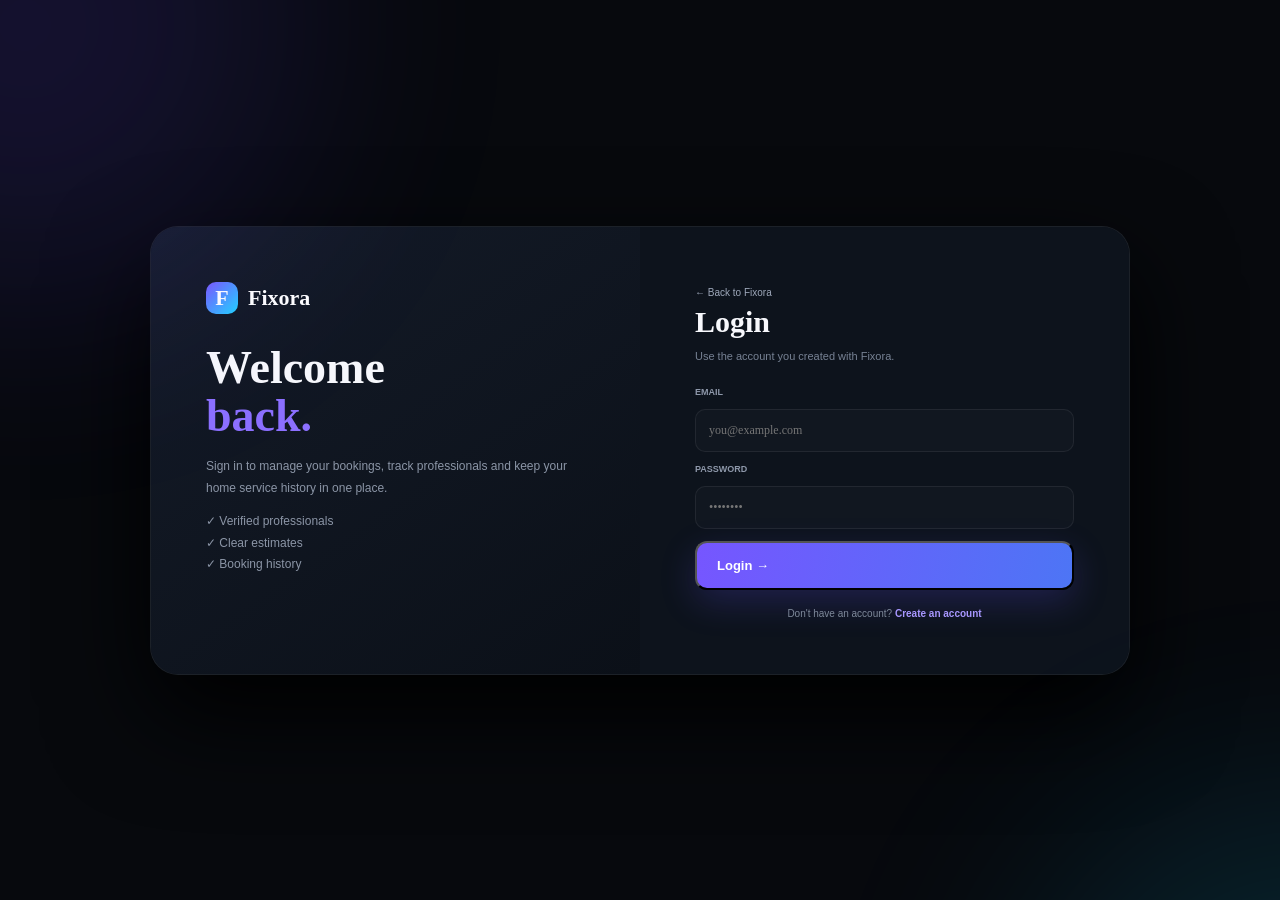
==== Fixora-Next-Features/Fixora-Next/login.html @ 599580ac "Add files via upload" ====
<!doctype html><html lang="en"><head><meta charset="utf-8"><meta name="viewport" content="width=device-width,initial-scale=1"><title>Login — Fixora</title><link rel="stylesheet" href="styles.css"></head><body><div class="glow g1"></div><div class="glow g2"></div><main class="authPage"><div class="authWrap"><section class="authInfo"><a class="logo" href="index.html"><b>F</b>Fixora</a><h1>Welcome<br><span>back.</span></h1><p>Sign in to manage your bookings, track professionals and keep your home service history in one place.</p><p>✓ Verified professionals<br>✓ Clear estimates<br>✓ Booking history</p></section><section class="authForm"><a class="backHome" href="index.html">← Back to Fixora</a><h2>Login</h2><p class="sub">Use the account you created with Fixora.</p><div class="form"><label>EMAIL</label><input id="email" type="email" placeholder="you@example.com"><label>PASSWORD</label><input id="password" type="password" placeholder="••••••••"><button class="btn" onclick="doLogin()">Login →</button><div id="msg" class="authMsg"></div></div><div class="authSwitch">Don't have an account? <a href="signup.html">Create an account</a></div></section></div></main><script>function esc(s){return String(s).replace(/[&<>"']/g,m=>({'&':'&amp;','<':'&lt;','>':'&gt;','"':'&quot;',"'":'&#039;'}[m])}function doLogin(){const e=document.getElementById('email').value.trim().toLowerCase(),p=document.getElementById('password').value;const accounts=JSON.parse(localStorage.getItem('fixora_accounts')||'[]');const a=accounts.find(x=>x.email===e&&x.password===p);const m=document.getElementById('msg');if(!a){m.className='authMsg error';m.textContent='Email or password is incorrect. If you are new, create an account first.';return}localStorage.setItem('fixora_user',JSON.stringify({name:a.name,email:a.email}));m.className='authMsg ok';m.textContent='Login successful. Opening Fixora…';setTimeout(()=>location.href='index.html',500)}</script></body></html>
---- Fixora-Next-Features/Fixora-Next/styles.css ----
*{box-sizing:border-box}html{scroll-behavior:smooth}body{margin:0;background:#07090d;color:#f7f8fc;font-family:Inter,sans-serif;overflow-x:hidden}.glow{position:fixed;width:550px;height:550px;border-radius:50%;filter:blur(120px);opacity:.14;pointer-events:none}.g1{background:#684cff;left:-250px;top:-250px}.g2{background:#13c9ff;right:-300px;top:800px}header{position:fixed;top:16px;left:0;right:0;z-index:9}nav{max-width:1180px;height:68px;margin:auto;padding:0 18px 0 22px;display:flex;align-items:center;justify-content:space-between;border:1px solid #ffffff16;border-radius:18px;background:#090c12bb;backdrop-filter:blur(22px)}.logo{display:flex;gap:10px;align-items:center;color:white;text-decoration:none;font:800 22px Manrope}.logo b{display:grid;place-items:center;width:32px;height:32px;border-radius:10px;background:linear-gradient(135deg,#7b58ff,#20d5ff)}.links{display:flex;gap:28px}.links a,nav .actions>a{color:#9da6b7;text-decoration:none;font-size:12px;font-weight:600}.actions{display:flex;gap:20px;align-items:center}.btn{display:inline-flex;align-items:center;gap:15px;padding:15px 20px;border-radius:12px;color:#fff;text-decoration:none;font-weight:700;font-size:13px;background:linear-gradient(100deg,#7656ff,#4d75f5);box-shadow:0 12px 35px #6650ff35}.small{padding:11px 14px;font-size:11px}.menu{display:none;background:none;border:0;color:#fff;font-size:22px}.hero{max-width:1180px;min-height:800px;margin:auto;padding:170px 0 90px;display:grid;grid-template-columns:1fr 1fr;gap:50px;align-items:center}.copy label,.head label,.center label,.diagnose label,.protection label,.cta label{color:#9fa9bb;font-size:10px;font-weight:800;letter-spacing:2px}.copy h1{font:800 clamp(48px,5.2vw,74px)/1.03 Manrope;margin:22px 0;letter-spacing:-4px}.copy h1 span,h2 span{background:linear-gradient(100deg,#fff,#8973ff,#4cd9ff);-webkit-background-clip:text;background-clip:text;color:transparent}.copy>p{max-width:550px;color:#9aa4b6;line-height:1.8;font-size:16px}.heroBtns{display:flex;gap:22px;align-items:center;margin-top:30px}.ghost{color:#d9deea;text-decoration:none;font-size:13px;font-weight:700}.trust{display:flex;gap:18px;align-items:center;margin-top:45px}.trust b,.trust small{display:block}.trust b{font-size:14px}.trust small{font-size:9px;color:#697487;margin-top:4px}.trust i{height:25px;border-left:1px solid #ffffff18}.visual{height:490px;position:relative;display:grid;place-items:center}.orb{position:absolute;width:440px;height:440px;border-radius:50%;background:radial-gradient(circle,#6b4dff35,transparent 68%);animation:pulse 5s infinite}.homeCard{width:390px;padding:20px;border-radius:26px;border:1px solid #ffffff16;background:linear-gradient(145deg,#18202dcc,#0b0e14dd);box-shadow:0 35px 90px #0008;transform:rotate(2deg)}.top{display:flex;gap:10px;align-items:center}.icon{width:36px;height:36px;display:grid;place-items:center;border-radius:11px;background:#7656ff20;color:#a896ff}.top b,.top small{display:block}.top b{font-size:12px}.top small{font-size:8px;color:#697487;margin-top:3px}.top em{margin-left:auto;font-size:8px;font-style:normal;color:#55df87;background:#55df8715;padding:6px 8px;border-radius:99px}.house{height:245px;margin:18px 0;background:linear-gradient(145deg,#192235,#0c1119);border-radius:18px;position:relative;overflow:hidden}.roof{position:absolute;left:95px;top:55px;width:200px;height:125px;background:linear-gradient(145deg,#7058df,#293047);clip-path:polygon(50% 0,100% 52%,100% 100%,0 100%,0 52%)}.body{position:absolute;left:110px;top:120px;width:170px;height:90px;background:#202a3d}.body span{position:absolute;top:20px;width:34px;height:34px;border:5px solid #71d7ff;background:#173047}.body span:first-child{left:20px}.body span:nth-child(2){right:20px}.body i{position:absolute;bottom:0;left:68px;width:34px;height:55px;background:#0d1420}.float{display:flex;align-items:center;gap:10px;padding:11px;border:1px solid #ffffff12;background:#ffffff07;border-radius:12px}.float>strong{width:31px;height:31px;border-radius:50%;display:grid;place-items:center;background:linear-gradient(135deg,#f59e0b,#7137d8);font-size:9px}.float b,.float small{display:block}.float b{font-size:10px}.float small{font-size:8px;color:#717c8f;margin-top:3px}.float mark{margin-left:auto;background:#43d77b;color:#06100a;border-radius:50%;padding:4px 6px}.bar{height:3px;background:#202634;margin:12px 0}.bar i{display:block;width:72%;height:100%;background:linear-gradient(90deg,#7656ff,#22d5ff)}.homeCard footer{display:flex;justify-content:space-between;color:#6e788a;font-size:9px}.homeCard footer b{color:white}.chip{position:absolute;padding:11px 13px;border:1px solid #ffffff15;border-radius:12px;background:#0c1119dd;backdrop-filter:blur(15px);font-size:10px;box-shadow:0 15px 40px #0005}.c1{right:5px;top:75px}.c2{left:0;bottom:65px}.stats{max-width:1180px;margin:0 auto 100px;padding:28px;border:1px solid #ffffff12;border-radius:20px;background:#ffffff04;display:grid;grid-template-columns:repeat(4,1fr);text-align:center}.stats div+div{border-left:1px solid #ffffff12}.stats b,.stats small{display:block}.stats b{font:800 27px Manrope}.stats small{color:#6e7889;font-size:9px;margin-top:6px}.section{max-width:1180px;margin:auto;padding:100px 0}.head{display:flex;justify-content:space-between;align-items:end;margin-bottom:48px}.head h2,.center h2,.protection h2,.cta h2{font:800 clamp(38px,4vw,56px)/1.05 Manrope;letter-spacing:-2.5px;margin:15px 0 0}.head>p{max-width:390px;color:#778295;line-height:1.8;font-size:12px}.grid{display:grid;grid-template-columns:repeat(4,1fr);gap:12px}.card{min-height:205px;padding:22px;border:1px solid #ffffff10;border-radius:18px;background:linear-gradient(145deg,#121923,#0b0e13);text-decoration:none;color:white;transition:.3s;position:relative}.card:hover{transform:translateY(-7px);border-color:#7656ff55;box-shadow:0 20px 50px #0005}.card>strong{width:42px;height:42px;border-radius:12px;display:grid;place-items:center;background:#7656ff12;color:#a896ff;font-size:18px}.card h3{font-size:14px;margin:22px 0 6px}.card p{color:#6d7789;font-size:10px}.card span{position:absolute;bottom:20px;color:#a593ff;font-size:10px;font-weight:700}.diagnose{max-width:1180px;margin:40px auto;padding:75px;border:1px solid #7656ff33;border-radius:28px;background:radial-gradient(circle at 15% 50%,#7656ff20,transparent 40%),#0d1119;display:grid;grid-template-columns:1fr 420px;gap:70px;align-items:center}.diagnose p{max-width:500px;color:#828da1;font-size:13px;line-height:1.8}.checks{color:#aeb6c5!important;font-size:10px!important}.chat{padding:14px;border:1px solid #ffffff12;border-radius:18px;background:#090d14}.chatHead{height:auto;border-bottom:1px solid #ffffff0e;padding:5px 3px 13px;font-size:11px}.chatHead span{float:right;color:#46dc7d;font-size:9px}.msg{max-width:86%;padding:11px 13px;margin:9px 0;border-radius:12px;background:#151a24;font-size:10px;line-height:1.6}.msg.user{margin-left:auto;background:linear-gradient(135deg,#5d48c9,#3d59bc)}.input{margin-top:20px;padding:9px 10px 9px 13px;border:1px solid #ffffff10;border-radius:10px;color:#586377;font-size:9px}.input button{float:right;border:0;background:#7355ee;color:#fff;border-radius:7px;width:27px;height:27px}.center{text-align:center;margin-bottom:60px}.steps{display:grid;grid-template-columns:repeat(4,1fr);gap:18px}.steps>div{text-align:center;padding:30px 20px;border:1px solid #ffffff0d;border-radius:18px;background:#ffffff03}.steps b{color:#626c7e;font-size:10px}.steps strong{display:grid;place-items:center;width:50px;height:50px;margin:14px auto;border-radius:15px;background:#7656ff12;color:#a896ff;font-size:20px}.steps h3{font-size:13px}.steps p{color:#697487;font-size:10px;line-height:1.6}.link{color:#a896ff;text-decoration:none;font-size:11px;font-weight:700}.pros{display:grid;grid-template-columns:repeat(3,1fr);gap:14px}.pros article{position:relative;padding:24px;border:1px solid #ffffff10;border-radius:20px;background:linear-gradient(145deg,#111720,#0b0e14)}.avatar{width:68px;height:68px;display:grid;place-items:center;border-radius:20px;background:linear-gradient(145deg,#d18a38,#4930a7);font:800 21px Manrope}.a2{background:linear-gradient(145deg,#31a3a4,#253d99)}.a3{background:linear-gradient(145deg,#bd4d76,#3e49a8)}.pros article em{position:absolute;right:20px;top:25px;font-size:8px;font-style:normal;color:#4ade80;background:#4ade8012;padding:6px 8px;border-radius:99px}.pros h3{font-size:14px;margin:20px 0 5px}.pros p{font-size:10px;color:#6e788a}.pros small{color:#a3adbd;font-size:9px}.pros button{width:100%;margin-top:20px;padding:10px;border:1px solid #ffffff12;background:transparent;color:#dce1ea;border-radius:10px;font-size:10px}.protection{max-width:1180px;margin:0 auto;padding:100px 0;display:grid;grid-template-columns:1fr 1fr;gap:100px;border-top:1px solid #ffffff0d}.protection>div>p{max-width:480px;color:#788295;font-size:13px;line-height:1.8}.features p{padding:20px 0;border-bottom:1px solid #ffffff0e;margin:0}.features b{color:#635e8e;font-size:10px;margin-right:20px}.features strong,.features small{display:block;margin-left:42px}.features strong{font-size:13px;margin-top:-13px}.features small{color:#697488;font-size:10px;margin-top:7px}.cta{max-width:1180px;margin:30px auto 100px;padding:100px 20px;text-align:center;border:1px solid #7656ff33;border-radius:28px;background:radial-gradient(circle at 50% 0,#7656ff25,transparent 55%),#0b0e15}.cta p{color:#7f899c;font-size:13px;margin:20px 0 30px}footer{max-width:1180px;margin:auto;padding:35px 0;display:flex;align-items:center;justify-content:space-between;border-top:1px solid #ffffff0d}footer p{font-size:10px;color:#667084}footer .flinks{display:flex;gap:22px}footer .flinks a{font-size:10px;color:#707b8d;text-decoration:none}footer>small{font-size:9px;color:#4f5969}@keyframes pulse{50%{transform:scale(1.08);opacity:.75}}@media(max-width:900px){.links,.actions{display:none}.menu{display:block}nav{margin:0 15px}.hero{grid-template-columns:1fr;padding:150px 25px 70px}.visual{height:470px}.stats{margin:0 25px 60px;grid-template-columns:repeat(2,1fr);gap:20px}.stats div:nth-child(3){border-left:0}.section{padding:75px 25px}.head{display:block}.head>p{margin-top:22px}.grid{grid-template-columns:repeat(2,1fr)}.diagnose{margin:30px 25px;padding:45px 25px;grid-template-columns:1fr}.steps{grid-template-columns:repeat(2,1fr)}.pros{grid-template-columns:1fr 1fr}.protection{margin:0 25px;grid-template-columns:1fr;padding:75px 0;gap:35px}.cta{margin:30px 25px 70px}footer{margin:0 25px;flex-wrap:wrap;gap:20px}}@media(max-width:600px){.copy h1{font-size:45px;letter-spacing:-2.8px}.copy>p{font-size:14px}.homeCard{width:330px}.roof{left:65px}.body{left:80px}.c1{right:-3px}.c2{left:-5px}.grid,.pros,.steps{grid-template-columns:1fr}.stats b{font-size:21px}.diagnose{border-radius:20px}.heroBtns{flex-wrap:wrap}.trust{gap:10px}footer{display:block}footer .flinks{margin:25px 0;justify-content:space-between}.protection{margin:0 25px}}
.dashboard{padding-top:30px}.bookingList{display:grid;gap:12px}.booking{display:grid;grid-template-columns:1.5fr 1fr 1fr auto;gap:18px;align-items:center;padding:20px;border:1px solid #ffffff10;border-radius:16px;background:#10151d}.booking h3{margin:0 0 5px;font-size:13px}.booking p,.booking small{margin:0;color:#778295;font-size:10px}.status{padding:7px 10px;border-radius:99px;background:#7656ff18;color:#b5a9ff;font-size:9px;font-weight:700}.booking button{background:#171d28;border:1px solid #ffffff12;color:#e8ebf2;border-radius:9px;padding:9px 12px;font-size:9px;cursor:pointer}.modal{position:fixed;inset:0;background:#000b;backdrop-filter:blur(12px);display:none;align-items:center;justify-content:center;z-index:50;padding:20px}.modal.show{display:flex}.modalBox{width:min(560px,100%);max-height:90vh;overflow:auto;border:1px solid #ffffff16;border-radius:22px;background:#0c1119;padding:30px}.close{float:right;border:0;background:#ffffff0c;color:#fff;border-radius:9px;width:34px;height:34px;font-size:22px}.form{display:grid;gap:12px;margin-top:20px}.form input,.form select,.form textarea{width:100%;padding:13px;border:1px solid #ffffff12;border-radius:10px;background:#111720;color:#fff;font:12px Inter}.form textarea{min-height:80px}.choiceGrid{display:grid;grid-template-columns:repeat(2,1fr);gap:9px;margin-top:15px}.choice{padding:13px;border:1px solid #ffffff10;background:#10151d;color:#fff;border-radius:10px;cursor:pointer}.choice.active{border-color:#7656ff}.success{text-align:center;padding:20px}.success .big{font-size:50px}@media(max-width:700px){.booking{grid-template-columns:1fr}.choiceGrid{grid-template-columns:1fr}}

.textBtn{background:none;border:0;color:#9da6b7;font:600 12px Inter;cursor:pointer}.chatInput{display:flex;gap:8px;margin-top:15px}.chatInput input{flex:1;background:#111720;border:1px solid #ffffff10;color:#fff;border-radius:10px;padding:10px;font-size:10px}.chatInput button{width:38px;border:0;border-radius:9px;background:#7355ee;color:#fff;cursor:pointer}.links.open{display:flex!important;position:absolute;top:75px;left:10px;right:10px;padding:18px;flex-direction:column;background:#090d14;border:1px solid #ffffff12;border-radius:15px}.dashboard{padding-top:30px}.bookingList{display:grid;gap:12px}.booking{display:grid;grid-template-columns:1.5fr 1fr 1fr auto;gap:18px;align-items:center;padding:20px;border:1px solid #ffffff10;border-radius:16px;background:#10151d}.booking h3{margin:0 0 5px;font-size:13px}.booking p,.booking small{margin:0;color:#778295;font-size:10px}.status{padding:7px 10px;border-radius:99px;background:#7656ff18;color:#b5a9ff;font-size:9px;font-weight:700}.booking button{background:#171d28;border:1px solid #ffffff12;color:#e8ebf2;border-radius:9px;padding:9px 12px;font-size:9px;cursor:pointer}.modal{position:fixed;inset:0;background:#000b;backdrop-filter:blur(12px);display:none;align-items:center;justify-content:center;z-index:50;padding:20px}.modal.show{display:flex}.modalBox{width:min(560px,100%);max-height:90vh;overflow:auto;border:1px solid #ffffff16;border-radius:22px;background:#0c1119;padding:30px}.close{float:right;border:0;background:#ffffff0c;color:#fff;border-radius:9px;width:34px;height:34px;font-size:22px;cursor:pointer}.form{display:grid;gap:12px;margin-top:20px}.form input,.form select,.form textarea{width:100%;padding:13px;border:1px solid #ffffff12;border-radius:10px;background:#111720;color:#fff;font:12px Inter}.form textarea{min-height:80px}.choiceGrid{display:grid;grid-template-columns:repeat(2,1fr);gap:9px;margin-top:15px}.choice{padding:13px;border:1px solid #ffffff10;background:#10151d;color:#fff;border-radius:10px;cursor:pointer}.choice.active{border-color:#7656ff;background:#7656ff15}.success{text-align:center;padding:20px}.success .big{font-size:50px}@media(max-width:700px){.booking{grid-template-columns:1fr}.choiceGrid{grid-template-columns:1fr}.modalBox{padding:22px}}

.textBtn{background:none;border:0;color:#9da6b7;font:600 12px Inter;cursor:pointer}.modal{position:fixed;inset:0;background:#000b;backdrop-filter:blur(12px);display:none;align-items:center;justify-content:center;z-index:9999;padding:20px}.modal.show{display:flex}.modalBox{width:min(560px,100%);max-height:90vh;overflow:auto;border:1px solid #ffffff16;border-radius:22px;background:#0c1119;padding:30px;box-shadow:0 40px 100px #000}.close{float:right;border:0;background:#ffffff0c;color:#fff;border-radius:9px;width:34px;height:34px;font-size:22px;cursor:pointer}.modalBox h2{font:800 30px Manrope;margin:5px 0 8px}.modalBox p{color:#7f899b;font-size:11px;line-height:1.7}.form{display:grid;gap:12px;margin-top:20px}.form label{font-size:9px;color:#8e98aa;font-weight:700}.form input,.form select,.form textarea{width:100%;padding:13px;border:1px solid #ffffff12;border-radius:10px;background:#111720;color:#fff;outline:none;font:12px Inter}.form textarea{min-height:80px}.choiceGrid{display:grid;grid-template-columns:repeat(2,1fr);gap:9px;margin-top:15px}.choice{padding:13px;border:1px solid #ffffff10;background:#10151d;color:#fff;border-radius:10px;cursor:pointer}.choice.active{border-color:#7656ff;background:#7656ff15}.success{text-align:center;padding:20px}.success .big{font-size:50px}@media(max-width:700px){.choiceGrid{grid-template-columns:1fr}.modalBox{padding:22px}}

.authPage{min-height:100vh;display:grid;place-items:center;padding:30px}.authWrap{width:min(980px,100%);display:grid;grid-template-columns:1fr 1fr;gap:0;border:1px solid #ffffff12;border-radius:28px;overflow:hidden;background:#0b1018;box-shadow:0 40px 100px #000}.authInfo{padding:55px;background:linear-gradient(145deg,#141b28,#0b1018)}.authInfo h1{font:800 46px Manrope;line-height:1.05;margin:30px 0 16px}.authInfo h1 span{color:#8c70ff}.authInfo p{color:#8b95a6;line-height:1.8;font-size:12px}.authForm{padding:55px;background:#0d131c}.authForm h2{font:800 30px Manrope;margin:5px 0 8px}.authForm .sub{color:#778294;font-size:11px;margin-bottom:25px}.authForm .form{margin-top:0}.authSwitch{text-align:center;margin-top:18px;color:#7e899a;font-size:10px}.authSwitch a{color:#a897ff;text-decoration:none;font-weight:700}.backHome{display:inline-block;color:#9ea8ba;text-decoration:none;font-size:10px}.authMsg{font-size:10px;padding:10px;border-radius:9px;margin-top:10px;display:none}.authMsg.error{display:block;background:#ff5c7a12;color:#ff9ab0}.authMsg.ok{display:block;background:#4bd6a012;color:#87e7c6}@media(max-width:760px){.authWrap{grid-template-columns:1fr}.authInfo{display:none}.authForm{padding:30px}}

.dashboard{padding-top:30px}.bookingList{display:grid;gap:14px}.booking{display:grid;grid-template-columns:1.2fr 1fr .7fr auto;gap:18px;align-items:center;padding:20px;border:1px solid #ffffff10;border-radius:18px;background:linear-gradient(145deg,#111720,#0b0e14)}.booking h3{margin:0 0 5px;font-size:13px}.booking p,.booking small{margin:3px 0;color:#778295;font-size:10px}.bookingActions{display:flex;gap:7px;flex-wrap:wrap}.booking button{background:#171d28;border:1px solid #ffffff12;color:#e8ebf2;border-radius:9px;padding:9px 11px;font-size:9px;cursor:pointer}.trackHead{display:flex;justify-content:space-between;gap:20px;align-items:start}.eyebrow{color:#9fa9bb;font-size:9px;font-weight:800;letter-spacing:2px}.liveDot{color:#68e6a4;font-size:9px;font-weight:800}.proCard{display:flex;align-items:center;gap:12px;margin:22px 0;padding:14px;border:1px solid #ffffff10;border-radius:14px;background:#101720}.miniAvatar{width:44px;height:44px;border-radius:13px;display:grid;place-items:center;background:linear-gradient(135deg,#7656ff,#20d5ff);font-weight:800}.proCard b,.proCard small{display:block}.proCard small{color:#7f899c;font-size:9px;margin-top:4px}.eta{margin-left:auto;color:#9f8cff;font-size:9px}.timeline{position:relative;margin:20px 0}.tl{display:flex;gap:14px;position:relative;padding:0 0 20px}.tl:not(:last-child):after{content:"";position:absolute;left:14px;top:29px;width:1px;height:calc(100% - 18px);background:#ffffff12}.tl>span{width:29px;height:29px;border-radius:50%;display:grid;place-items:center;background:#171d28;color:#697487;font-size:10px;z-index:1}.tl.done>span,.tl.current>span{background:#7656ff;color:#fff;box-shadow:0 0 20px #7656ff44}.tl b,.tl small{display:block}.tl b{font-size:11px}.tl small{color:#707b8d;font-size:9px;margin-top:4px}.tl.current b{color:#b7aaff}.locationBox{padding:14px;border:1px solid #ffffff0d;border-radius:12px;background:#10151d}.locationBox b{font-size:10px}.locationBox p{font-size:11px;color:#cbd1db}.locationBox small{font-size:8px;color:#687386}.details h2{margin-bottom:18px}.detailGrid{display:grid;grid-template-columns:1fr 1fr;gap:10px;margin-bottom:20px}.detailGrid>div{padding:13px;border:1px solid #ffffff0d;border-radius:11px;background:#10151d}.detailGrid small,.detailGrid b{display:block}.detailGrid small{font-size:8px;color:#6f7a8c;margin-bottom:6px}.detailGrid b{font-size:10px;color:#e3e7ee}.detailGrid .wide{grid-column:1/-1}@media(max-width:700px){.booking{grid-template-columns:1fr}.trackHead{display:block}.liveDot{display:inline-block;margin-top:10px}.detailGrid{grid-template-columns:1fr}.detailGrid .wide{grid-column:auto}}
.userPill{background:#ffffff08;border:1px solid #ffffff12;color:#dce1ea;border-radius:999px;padding:9px 12px;font:600 10px Inter;cursor:pointer}.eyebrow{font-size:9px;letter-spacing:1.4px;color:#8f82ff;font-weight:800}.dashTools{display:flex;gap:8px;flex-wrap:wrap;margin-bottom:14px}.dashTools button,.bookingActions button,.detailActions button,.trackActions button{background:#151b25;border:1px solid #ffffff12;color:#dce1ea;border-radius:9px;padding:9px 11px;font:600 9px Inter;cursor:pointer}.emptyState{padding:40px;text-align:center;color:#687386;border:1px dashed #ffffff14;border-radius:16px}.bookingActions{display:flex;gap:5px;flex-wrap:wrap;justify-content:flex-end}.paySummary{display:grid;grid-template-columns:1fr auto;gap:10px;padding:15px;background:#10151d;border:1px solid #ffffff0d;border-radius:12px;margin:18px 0}.paySummary strong{padding-top:10px;border-top:1px solid #ffffff0e}.paymentMethods{display:grid;grid-template-columns:1fr 1fr;gap:8px;margin:14px 0}.payChoice{padding:13px;border:1px solid #ffffff10;background:#10151d;color:#dce1ea;border-radius:10px;text-align:left;cursor:pointer}.payChoice.active{border-color:#7656ff;background:#7656ff15}.secureNote{display:block;color:#697487;font-size:9px;margin-top:10px}.cashNote{padding:12px;background:#10151d;border-radius:10px}.detailGrid{display:grid;grid-template-columns:1fr 1fr;gap:10px;margin:18px 0}.detailGrid>div{padding:12px;background:#10151d;border:1px solid #ffffff09;border-radius:10px}.detailGrid .wide{grid-column:1/-1}.detailGrid small{display:block;color:#697487;font-size:8px;margin-bottom:5px}.detailGrid b{font-size:11px}.detailActions{display:flex;gap:8px;flex-wrap:wrap}.trackHead{display:flex;justify-content:space-between;gap:15px}.liveDot{color:#67e6a3;font-size:9px;font-weight:800}.proCard{display:flex;align-items:center;gap:12px;margin:18px 0;padding:14px;border:1px solid #ffffff0e;background:#10151d;border-radius:13px}.miniAvatar{width:40px;height:40px;border-radius:50%;display:grid;place-items:center;background:#7656ff22;color:#b8adff;font-weight:800}.proCard div:nth-child(2){flex:1}.proCard small,.savedItem small,.notif small,.historyItem small{display:block;color:#697487;font-size:9px;margin-top:4px}.proCard button{background:none;border:0;color:#aaa0ff;font-size:18px;cursor:pointer}.timeline{display:grid;gap:4px;margin:20px 0}.tl{display:flex;gap:12px;padding:10px;border-left:2px solid #242b38;margin-left:10px}.tl>span{width:24px;height:24px;margin-left:-23px;border-radius:50%;background:#1b222e;display:grid;place-items:center;font-size:9px}.tl.done{border-left-color:#6d58e8}.tl.done>span,.tl.current>span{background:#7656ff;color:#fff}.tl b{display:block;font-size:10px}.tl small{color:#697487;font-size:9px}.locationBox{padding:13px;background:#10151d;border:1px solid #ffffff09;border-radius:12px}.locationBox p{margin:7px 0;font-size:10px}.locationBox small{color:#697487;font-size:9px}.trackActions{display:flex;gap:8px;margin-top:12px}.invoiceLine{display:flex;justify-content:space-between;padding:12px 0;border-bottom:1px solid #ffffff0c;font-size:11px}.invoiceLine.total{font-size:14px}.savedList{display:grid;gap:8px}.savedItem,.notif,.historyItem{display:flex;align-items:center;gap:10px;padding:12px;background:#10151d;border:1px solid #ffffff09;border-radius:10px}.savedItem b,.notif b,.historyItem b{flex:1;font-size:10px}.savedItem button{background:#171d28;border:1px solid #ffffff10;color:#ddd;border-radius:7px;padding:6px 9px;cursor:pointer}.stars{display:flex;gap:4px;margin:15px 0}.stars button{background:none;border:0;color:#555;font-size:28px;cursor:pointer}.stars button.on{color:#ffd45a}.chatMock{min-height:180px}.chatMock .msg{margin:8px 0}@media(max-width:700px){.paymentMethods,.detailGrid{grid-template-columns:1fr}.bookingActions{justify-content:flex-start}.trackHead{display:block}}
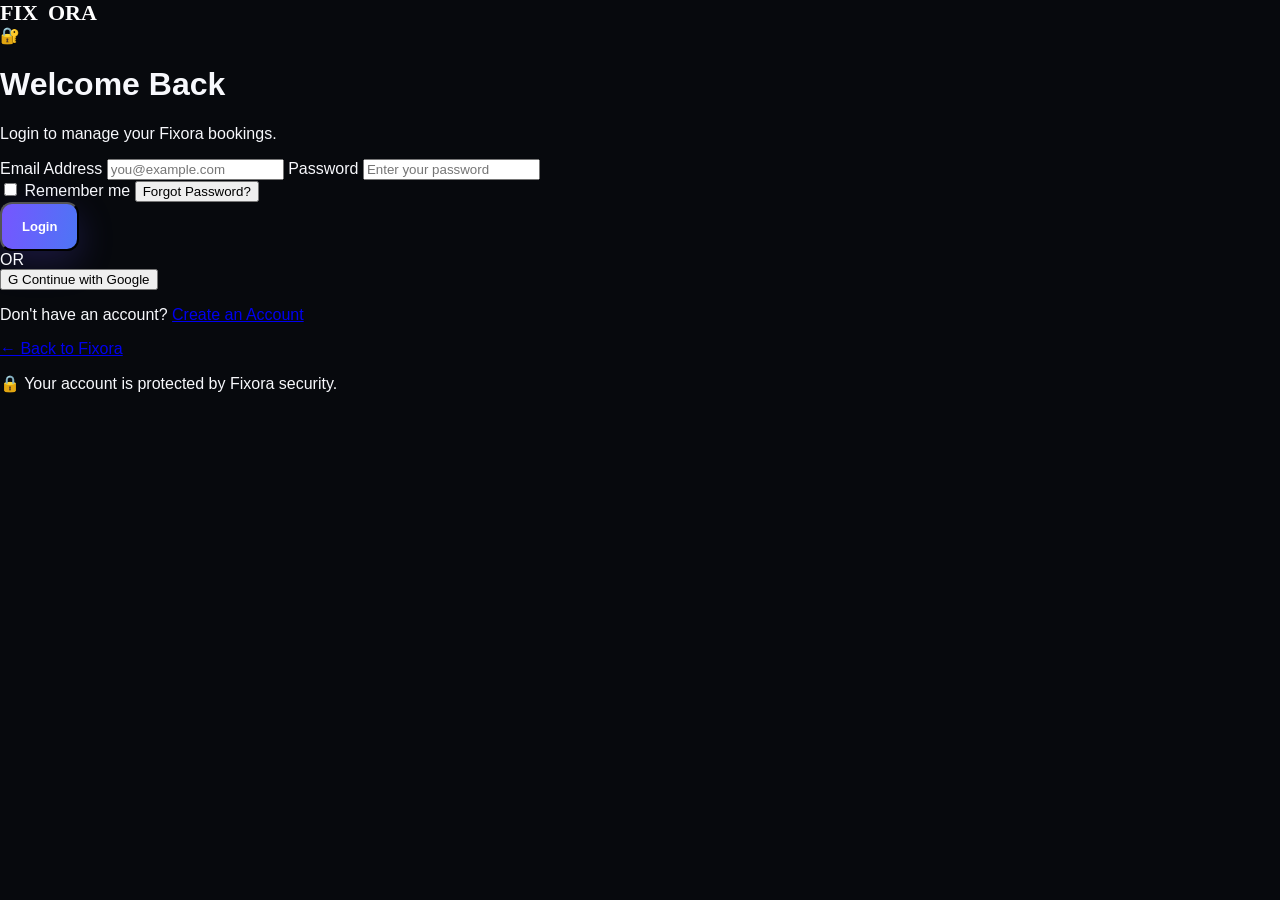
==== commit 584239dc: "Refactor login.html for better layout and functionality Updated the login page structure and styling" ====
--- a/Fixora-Next-Features/Fixora-Next/login.html
+++ b/Fixora-Next-Features/Fixora-Next/login.html
@@ -1 +1,115 @@
-<!doctype html><html lang="en"><head><meta charset="utf-8"><meta name="viewport" content="width=device-width,initial-scale=1"><title>Login — Fixora</title><link rel="stylesheet" href="styles.css"></head><body><div class="glow g1"></div><div class="glow g2"></div><main class="authPage"><div class="authWrap"><section class="authInfo"><a class="logo" href="index.html"><b>F</b>Fixora</a><h1>Welcome<br><span>back.</span></h1><p>Sign in to manage your bookings, track professionals and keep your home service history in one place.</p><p>✓ Verified professionals<br>✓ Clear estimates<br>✓ Booking history</p></section><section class="authForm"><a class="backHome" href="index.html">← Back to Fixora</a><h2>Login</h2><p class="sub">Use the account you created with Fixora.</p><div class="form"><label>EMAIL</label><input id="email" type="email" placeholder="you@example.com"><label>PASSWORD</label><input id="password" type="password" placeholder="••••••••"><button class="btn" onclick="doLogin()">Login →</button><div id="msg" class="authMsg"></div></div><div class="authSwitch">Don't have an account? <a href="signup.html">Create an account</a></div></section></div></main><script>function esc(s){return String(s).replace(/[&<>"']/g,m=>({'&':'&amp;','<':'&lt;','>':'&gt;','"':'&quot;',"'":'&#039;'}[m])}function doLogin(){const e=document.getElementById('email').value.trim().toLowerCase(),p=document.getElementById('password').value;const accounts=JSON.parse(localStorage.getItem('fixora_accounts')||'[]');const a=accounts.find(x=>x.email===e&&x.password===p);const m=document.getElementById('msg');if(!a){m.className='authMsg error';m.textContent='Email or password is incorrect. If you are new, create an account first.';return}localStorage.setItem('fixora_user',JSON.stringify({name:a.name,email:a.email}));m.className='authMsg ok';m.textContent='Login successful. Opening Fixora…';setTimeout(()=>location.href='index.html',500)}</script></body></html>+<!DOCTYPE html>
+<html lang="en">
+<head>
+  <meta charset="UTF-8">
+  <meta name="viewport" content="width=device-width, initial-scale=1.0">
+
+  <title>Login — Fixora</title>
+
+  <link rel="stylesheet" href="styles.css">
+</head>
+
+<body class="auth-page">
+
+  <div class="auth-container">
+
+    <a href="index.html" class="logo">
+      FIX<span>ORA</span>
+    </a>
+
+    <div class="auth-card">
+
+      <div class="auth-icon">🔐</div>
+
+      <h1>Welcome Back</h1>
+
+      <p>Login to manage your Fixora bookings.</p>
+
+      <form id="loginForm">
+
+        <label for="loginEmail">Email Address</label>
+
+        <input
+          id="loginEmail"
+          type="email"
+          placeholder="you@example.com"
+          autocomplete="email"
+          required
+        >
+
+        <label for="loginPassword">Password</label>
+
+        <input
+          id="loginPassword"
+          type="password"
+          placeholder="Enter your password"
+          autocomplete="current-password"
+          required
+        >
+
+        <div class="password-options">
+
+          <label class="remember">
+            <input
+              type="checkbox"
+              id="rememberMe"
+            >
+            Remember me
+          </label>
+
+          <button
+            type="button"
+            class="forgot-btn"
+            onclick="alert('Password reset will be available soon.')"
+          >
+            Forgot Password?
+          </button>
+
+        </div>
+
+        <button
+          class="btn full"
+          type="submit"
+        >
+          Login
+        </button>
+
+      </form>
+
+      <div class="divider">
+        <span>OR</span>
+      </div>
+
+      <button
+        type="button"
+        class="social-login"
+        onclick="alert('Google Login will be connected soon.')"
+      >
+        <span>G</span>
+        Continue with Google
+      </button>
+
+      <p class="auth-bottom">
+        Don't have an account?
+        <a href="signup.html">Create an Account</a>
+      </p>
+
+      <a
+        class="back-home"
+        href="index.html"
+      >
+        ← Back to Fixora
+      </a>
+
+    </div>
+
+    <p class="secure-note">
+      🔒 Your account is protected by Fixora security.
+    </p>
+
+  </div>
+
+  <script src="script.js"></script>
+
+</body>
+</html>
